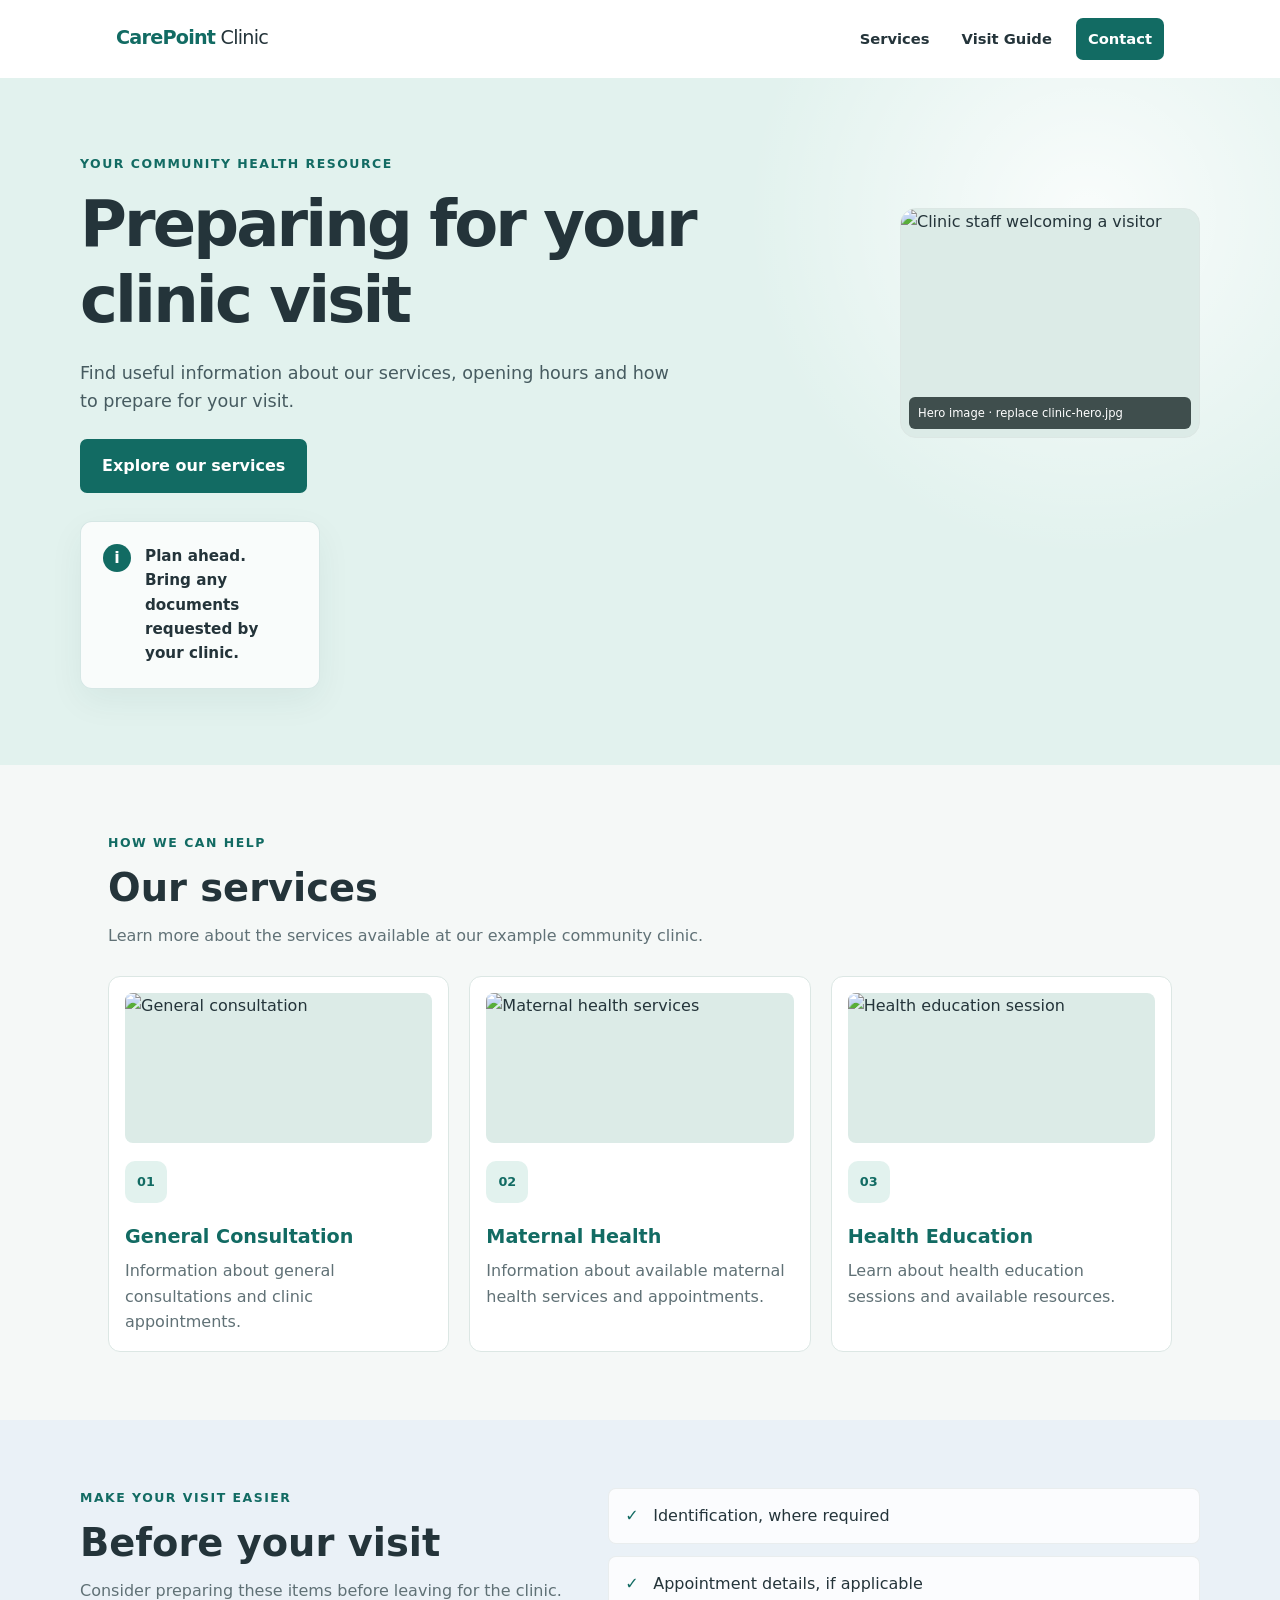
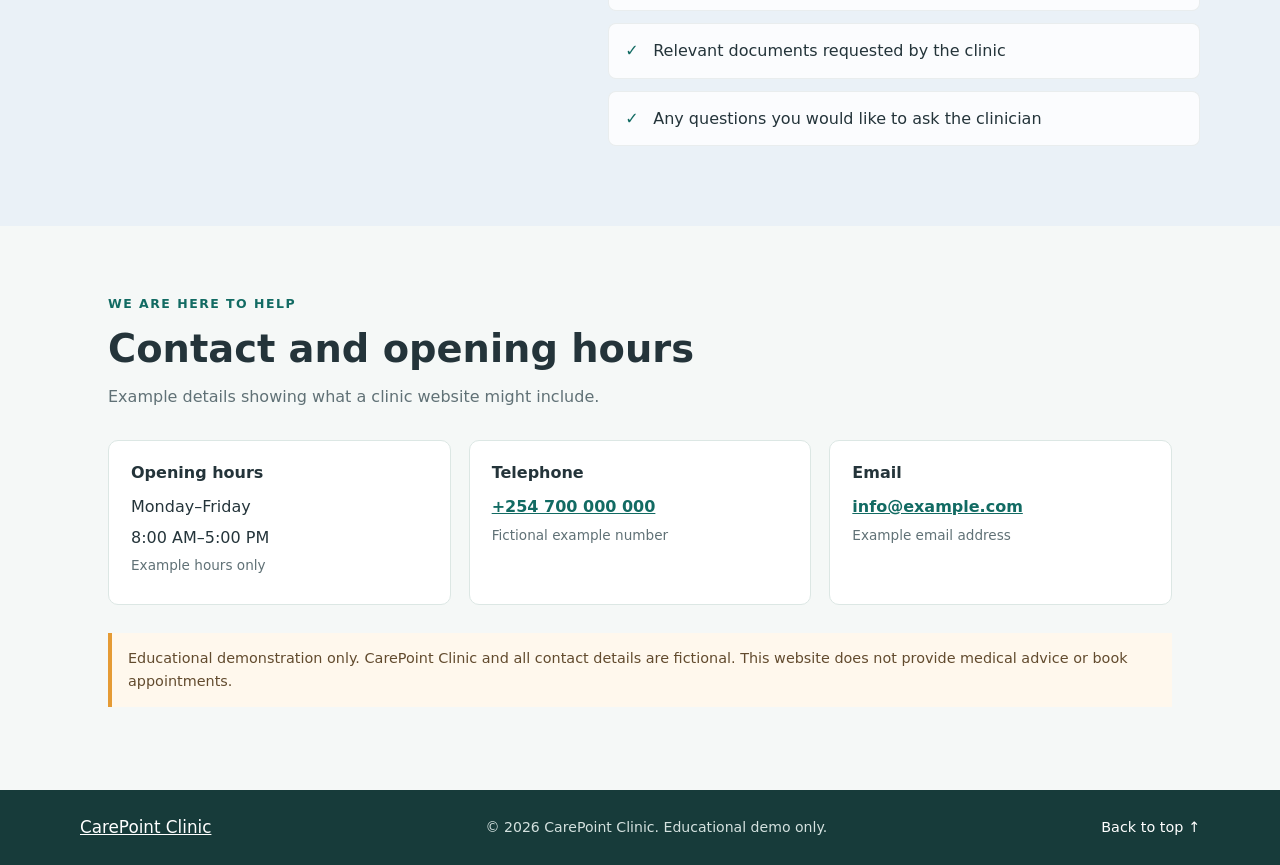
==== index.html @ 53d4b011 "Add initial project files including HTML, CSS, and README documentation" ====
<!DOCTYPE html>
<html lang="en">
<head>
  <meta charset="UTF-8">
  <meta name="viewport" content="width=device-width, initial-scale=1.0">
  <meta name="description" content="A simple guide to clinic services, opening hours and preparing for a visit.">
  <title>Clinic Visit Guide | CarePoint Clinic</title>
  <link rel="stylesheet" href="/assets/css/style.css">
</head>
<body>
  <header class="site-header">
    <a class="logo" href="#home">CarePoint<span> Clinic</span></a>
    <nav aria-label="Main navigation">
      <a href="#services">Services</a>
      <a href="#prepare">Visit Guide</a>
      <a class="nav-contact" href="#contact">Contact</a>
    </nav>
  </header>

  <main>
    <section class="hero" id="home">
      <div class="hero-content">
        <p class="eyebrow">YOUR COMMUNITY HEALTH RESOURCE</p>
        <h1>Preparing for your clinic visit</h1>
        <p class="hero-description">Find useful information about our services, opening hours and how to prepare for your visit.</p>
        <a class="button" href="#services">Explore our services</a>
      </div>
      <!-- IMAGE SLOT: Replace images/clinic-hero.jpg with your chosen image path. -->
      <div class="hero-image">
        <img src="images/clinic-hero.jpg" alt="Clinic staff welcoming a visitor">
        <span class="image-label">Hero image · replace clinic-hero.jpg</span>
      </div>
      <aside class="hero-note">
        <span class="note-mark" aria-hidden="true">i</span>
        <p>Plan ahead. Bring any documents requested by your clinic.</p>
      </aside>
    </section>

    <section class="section" id="services">
      <div class="section-heading">
        <p class="eyebrow">HOW WE CAN HELP</p>
        <h2>Our services</h2>
        <p class="section-intro">Learn more about the services available at our example community clinic.</p>
      </div>
      <div class="service-grid">
        <article class="service-card">
          <!-- IMAGE SLOT: Replace images/general-consultation.jpg with your chosen image. -->
          <img class="service-image" src="images/general-consultation.jpg" alt="General consultation">
          <div class="card-icon" aria-hidden="true">01</div>
          <h3>General Consultation</h3>
          <p>Information about general consultations and clinic appointments.</p>
        </article>
        <article class="service-card">
          <!-- IMAGE SLOT: Replace images/maternal-health.jpg with your chosen image. -->
          <img class="service-image" src="images/maternal-health.jpg" alt="Maternal health services">
          <div class="card-icon" aria-hidden="true">02</div>
          <h3>Maternal Health</h3>
          <p>Information about available maternal health services and appointments.</p>
        </article>
        <article class="service-card">
          <!-- IMAGE SLOT: Replace images/health-education.jpg with your chosen image. -->
          <img class="service-image" src="images/health-education.jpg" alt="Health education session">
          <div class="card-icon" aria-hidden="true">03</div>
          <h3>Health Education</h3>
          <p>Learn about health education sessions and available resources.</p>
        </article>
      </div>
    </section>

    <section class="section preparation" id="prepare">
      <div class="preparation-copy">
        <p class="eyebrow">MAKE YOUR VISIT EASIER</p>
        <h2>Before your visit</h2>
        <p>Consider preparing these items before leaving for the clinic.</p>
      </div>
      <ul class="checklist">
        <li>Identification, where required</li>
        <li>Appointment details, if applicable</li>
        <li>Relevant documents requested by the clinic</li>
        <li>Any questions you would like to ask the clinician</li>
      </ul>
    </section>

    <section class="section contact" id="contact">
      <div class="section-heading">
        <p class="eyebrow">WE ARE HERE TO HELP</p>
        <h2>Contact and opening hours</h2>
        <p class="section-intro">Example details showing what a clinic website might include.</p>
      </div>
      <div class="contact-grid">
        <article class="contact-item">
          <h3>Opening hours</h3>
          <p>Monday–Friday</p>
          <p>8:00 AM–5:00 PM</p>
          <p class="muted">Example hours only</p>
        </article>
        <article class="contact-item">
          <h3>Telephone</h3>
          <p><a href="tel:+254700000000">+254 700 000 000</a></p>
          <p class="muted">Fictional example number</p>
        </article>
        <article class="contact-item">
          <h3>Email</h3>
          <p><a href="mailto:info@example.com">info@example.com</a></p>
          <p class="muted">Example email address</p>
        </article>
      </div>
      <p class="notice">Educational demonstration only. CarePoint Clinic and all contact details are fictional. This website does not provide medical advice or book appointments.</p>
    </section>
  </main>

  <footer class="site-footer">
    <a class="footer-logo" href="#home">CarePoint Clinic</a>
    <p>&copy; 2026 CarePoint Clinic. Educational demo only.</p>
    <a href="#home">Back to top ↑</a>
  </footer>
</body>
</html>
---- assets/css/style.css ----
/* 1. Global styles and reusable colours */
:root {
  --color-primary: #126b63;
  --color-primary-dark: #0b504a;
  --color-text: #24343a;
  --color-muted: #607176;
  --color-background: #f5f8f7;
  --color-white: #ffffff;
  --color-border: #dce7e4;
  --color-soft-green: #e2f2ee;
  --color-soft-blue: #eaf1f7;
  --color-accent: #e59b35;
  --content-width: 1120px;
  --image-placeholder: #dcebe7;
}

* { box-sizing: border-box; }

html {
  scroll-behavior: smooth;
  scroll-padding-top: 24px;
}

body {
  margin: 0;
  padding: 0;
  font-family: Inter, ui-sans-serif, system-ui, -apple-system, BlinkMacSystemFont, "Segoe UI", sans-serif;
  line-height: 1.6;
  color: var(--color-text);
  background: var(--color-background);
}

a { color: var(--color-primary); }

a:focus-visible {
  outline: 3px solid var(--color-accent);
  outline-offset: 4px;
  border-radius: 3px;
}

h1, h2, h3, p { margin-top: 0; }
h1, h2, h3 { line-height: 1.2; }
section { scroll-margin-top: 20px; }

/* 2. Simple header and navigation */
.site-header {
  display: flex;
  justify-content: space-between;
  align-items: center;
  gap: 24px;
  max-width: 100%;
  margin: 0 auto;
  padding: 18px 116px;
  background: var(--color-white);
}

.logo {
  color: var(--color-primary);
  font-size: 1.2rem;
  font-weight: 750;
  letter-spacing: -0.04em;
  text-decoration: none;
  white-space: nowrap;
}

.logo span {
  color: var(--color-text);
  font-weight: 500;
}

nav {
  display: flex;
  align-items: center;
  flex-wrap: wrap;
  gap: 8px;
}

nav a {
  padding: 9px 12px;
  border-radius: 7px;
  color: var(--color-text);
  font-size: 0.92rem;
  font-weight: 600;
  text-decoration: none;
  transition: background-color 150ms ease, color 150ms ease;
}

nav a:hover,
nav a:focus-visible {
  background: var(--color-soft-green);
  color: var(--color-primary-dark);
}

nav a.nav-contact {
  margin-left: 4px;
  background: var(--color-primary);
  color: var(--color-white);
}

nav a.nav-contact:hover,
nav a.nav-contact:focus-visible {
  background: var(--color-primary-dark);
  color: var(--color-white);
}

/* Image slots: change the image files in index.html to swap pictures */
.hero-image {
  position: relative;
  flex: 0 1 300px;
  min-width: 220px;
  height: 230px;
  overflow: hidden;
  border: 1px solid var(--color-border);
  border-radius: 16px;
  background: var(--image-placeholder);
}

.hero-image img,
.service-image {
  display: block;
  width: 100%;
  object-fit: cover;
}

.hero-image img {
  height: 100%;
}

.image-label {
  position: absolute;
  right: 8px;
  bottom: 8px;
  left: 8px;
  padding: 7px 9px;
  border-radius: 6px;
  background: rgba(20, 35, 34, 0.78);
  color: white;
  font-size: 0.72rem;
}

/* 3. Hero / welcome section */
.hero {
  display: flex;
  justify-content: space-between;
  align-items: center;
  gap: 28px;
  min-height: 390px;
  flex-wrap: wrap;
  padding: 76px max(6%, calc((100% - var(--content-width)) / 2));
  background:
    radial-gradient(circle at 85% 20%, rgba(255, 255, 255, 0.8), transparent 28%),
    var(--color-soft-green);
}

.hero-content { max-width: 670px; }

.eyebrow {
  margin-bottom: 12px;
  color: var(--color-primary);
  font-size: 0.78rem;
  font-weight: 800;
  letter-spacing: 0.12em;
}

.hero h1 {
  max-width: 650px;
  margin-bottom: 20px;
  font-size: clamp(2.3rem, 5vw, 4rem);
  letter-spacing: -0.045em;
}

.hero-description {
  max-width: 590px;
  margin-bottom: 24px;
  color: #465b60;
  font-size: 1.1rem;
}

.button {
  display: inline-block;
  padding: 12px 20px;
  border: 2px solid var(--color-primary);
  border-radius: 7px;
  background: var(--color-primary);
  color: var(--color-white);
  font-weight: 800;
  text-decoration: none;
  transition: background-color 160ms ease, border-color 160ms ease, transform 160ms ease;
}

.button:hover {
  transform: translateY(-2px);
  border-color: var(--color-primary-dark);
  background: var(--color-primary-dark);
  border: 10px solid var(--color-acc)
}

.button:focus-visible {
  outline: 3px solid var(--color-accent);
  outline-offset: 4px;
}

.hero-note {
  display: flex;
  align-items: flex-start;
  gap: 14px;
  width: min(240px, 100%);
  padding: 22px;
  border: 1px solid rgba(18, 107, 99, 0.15);
  border-radius: 12px;
  background: rgba(255, 255, 255, 0.78);
  box-shadow: 0 12px 35px rgba(25, 65, 60, 0.06);
}

.hero-note p { margin: 0; font-size: 0.95rem; font-weight: 700; }

.note-mark {
  display: grid;
  flex: 0 0 28px;
  width: 28px;
  height: 28px;
  place-items: center;
  border-radius: 50%;
  background: var(--color-primary);
  color: white;
  font-weight: 800;
}

/* 4. Main content sections */
.section {
  max-width: var(--content-width);
  margin: 0 auto;
  padding: 68px 28px;
}

.section-heading { max-width: 650px; margin-bottom: 28px; }
.section h2 { margin-bottom: 12px; font-size: clamp(1.8rem, 3vw, 2.4rem); }
.section-intro { margin-bottom: 0; color: var(--color-muted); }

/* 5. Service cards using CSS Grid */
.service-grid {
  display: grid;
  grid-template-columns: repeat(3, minmax(0, 1fr));
  gap: 20px;
}

.service-card {
  padding: 16px;
  border: 1px solid var(--color-border);
  border-radius: 12px;
  background: var(--color-white);
  transition: transform 160ms ease, box-shadow 160ms ease;
  overflow: hidden;
}

.service-image {
  height: 150px;
  margin-bottom: 18px;
  border-radius: 8px;
  background: var(--image-placeholder);
}

.service-card:hover {
  transform: translateY(-4px);
  box-shadow: 0 12px 28px rgba(36, 52, 58, 0.08);
}

.card-icon {
  display: grid;
  width: 42px;
  height: 42px;
  margin-bottom: 22px;
  place-items: center;
  border-radius: 10px;
  background: var(--color-soft-green);
  color: var(--color-primary);
  font-size: 0.8rem;
  font-weight: 800;
}

.service-card h3 { margin-bottom: 10px; color: var(--color-primary); font-size: 1.2rem; }
.service-card p { margin-bottom: 0; color: var(--color-muted); }

/* 6. Preparation checklist */
.preparation {
  display: grid;
  grid-template-columns: 0.9fr 1.1fr;
  align-items: start;
  gap: 44px;
  max-width: none;
  padding-right: max(6%, calc((100% - var(--content-width)) / 2));
  padding-left: max(6%, calc((100% - var(--content-width)) / 2));
  background: var(--color-soft-blue);
}

.preparation-copy p:last-child { margin-bottom: 0; color: var(--color-muted); }

.checklist { margin: 0; padding: 0; list-style: none; }

.checklist li {
  position: relative;
  margin-bottom: 12px;
  padding: 14px 16px 14px 44px;
  border: 1px solid rgba(36, 52, 58, 0.08);
  border-radius: 8px;
  background: rgba(255, 255, 255, 0.8);
}

.checklist li::before {
  position: absolute;
  top: 14px;
  left: 16px;
  color: var(--color-primary);
  content: "✓";
  font-weight: 800;
}

/* 7. Contact and opening hours */
.contact-grid {
  display: grid;
  grid-template-columns: repeat(3, minmax(0, 1fr));
  gap: 18px;
  margin-top: 30px;
}

.contact-item {
  padding: 22px;
  border: 1px solid var(--color-border);
  border-radius: 10px;
  background: var(--color-white);
}

.contact-item h3 { margin-bottom: 12px; font-size: 1rem; }
.contact-item p { margin-bottom: 5px; }
.contact-item a { font-weight: 700; overflow-wrap: anywhere; }
.muted { color: var(--color-muted); font-size: 0.85rem; }

.notice {
  margin-top: 28px;
  padding: 14px 16px;
  border-left: 4px solid var(--color-accent);
  background: #fff8ed;
  color: #624b2e;
  font-size: 0.9rem;
}

/* 8. Footer */
.site-footer {
  display: flex;
  justify-content: space-between;
  align-items: center;
  gap: 20px;
  padding: 24px max(6%, calc((100% - var(--content-width)) / 2));
  background: #173b3a;
  color: var(--color-white);
}

.site-footer p { margin: 0; color: #d4e1df; font-size: 0.88rem; }
.footer-logo { color: var(--color-white); font-size: 1.05rem; }
.site-footer > a:last-child { color: var(--color-white); font-size: 0.9rem; text-decoration: none; }
.site-footer > a:last-child:hover { text-decoration: underline; }

/* 9. Responsive layout for tablets and phones */
@media (max-width: 760px) {
  .site-header { align-items: flex-start; flex-direction: column; gap: 12px; padding: 18px 6%; }
  nav { gap: 4px; }
  nav a { padding: 8px 10px; }
  nav a.nav-contact { margin-left: 0; }

  .hero {
    align-items: flex-start;
    flex-direction: column;
    gap: 28px;
    padding: 54px 6%;
  }

  .hero-note { width: 100%; max-width: 420px; }
  .hero-image { width: 100%; min-width: 0; max-width: 480px; height: 220px; }
  .section { padding: 48px 6%; }
  .service-grid, .contact-grid { grid-template-columns: 1fr; }
  .preparation { grid-template-columns: 1fr; gap: 24px; padding-right: 6%; padding-left: 6%; }
  .site-footer { align-items: flex-start; flex-direction: column; padding: 24px 6%; }
}

/* Respect visitors who prefer reduced motion */
@media (prefers-reduced-motion: reduce) {
  html { scroll-behavior: auto; }
  *, *::before, *::after {
    transition-duration: 0.01ms !important;
    animation-duration: 0.01ms !important;
    animation-iteration-count: 1 !important;
  }
}
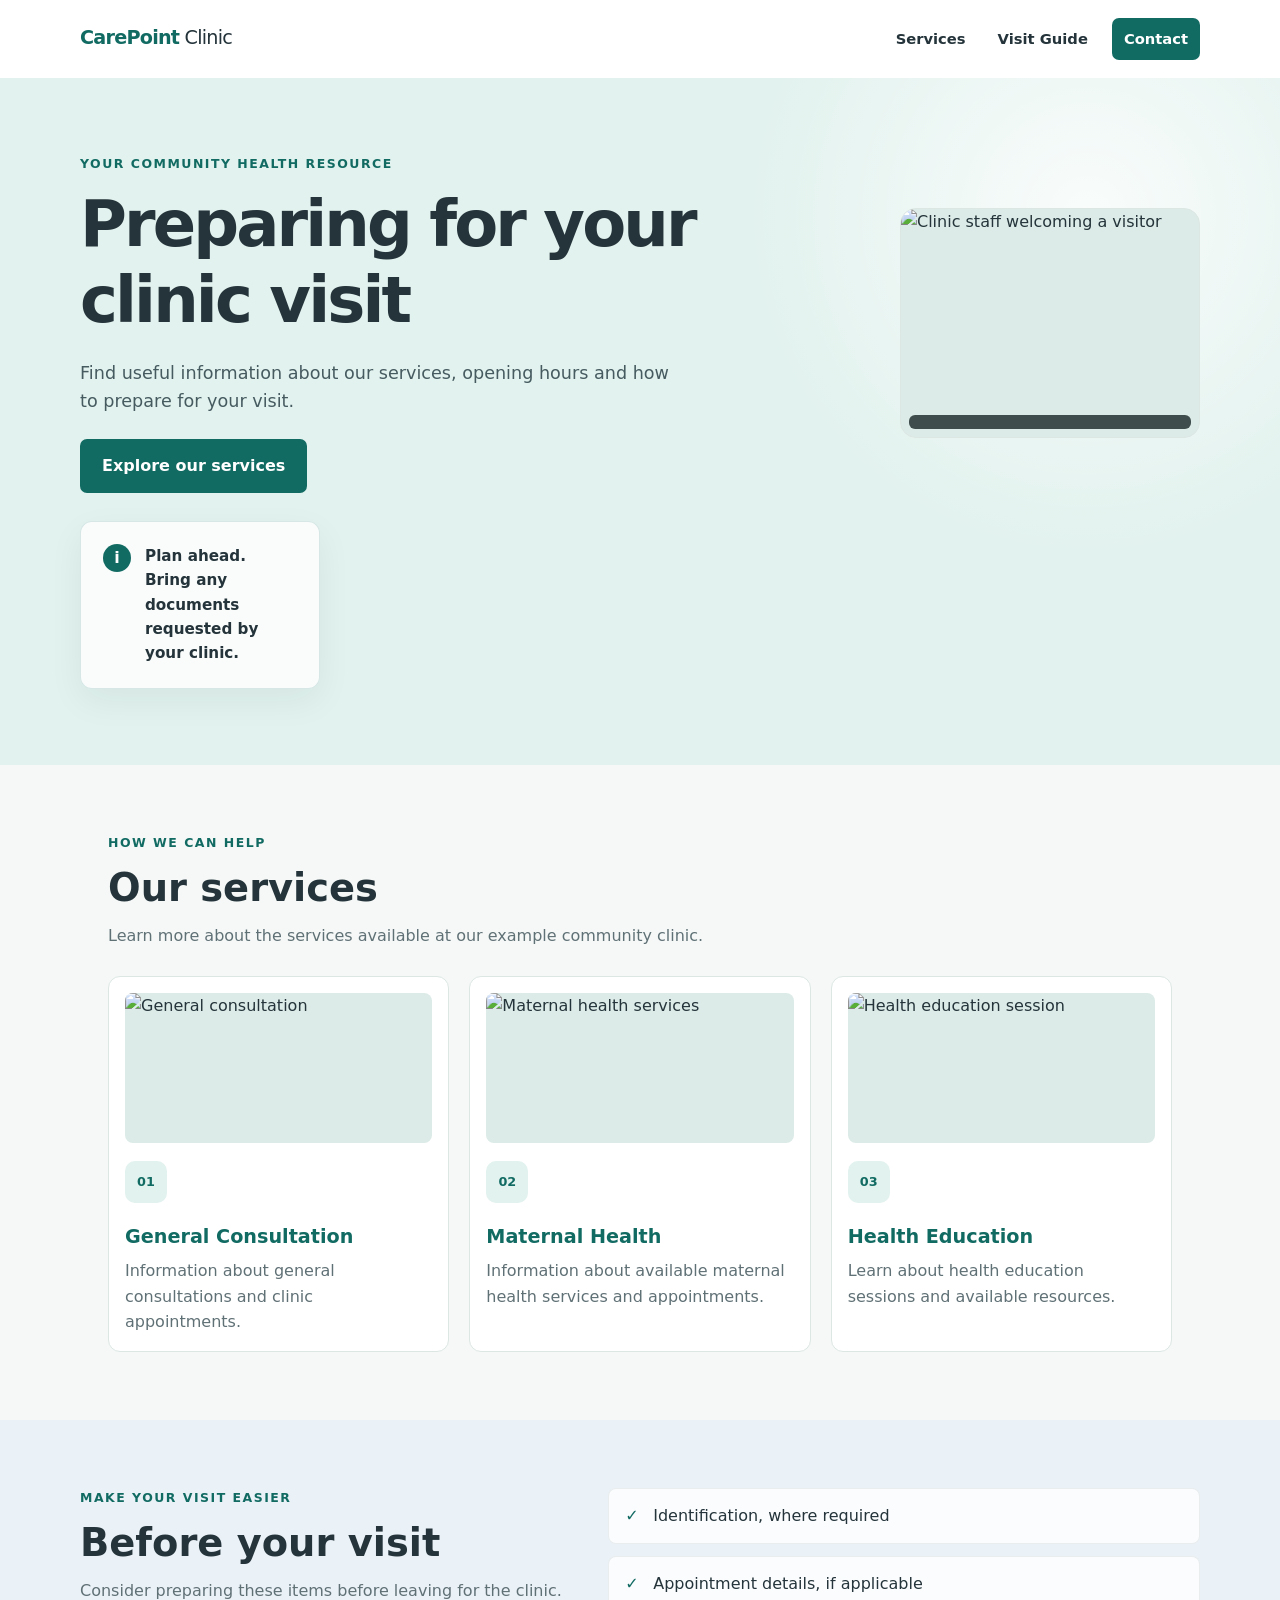
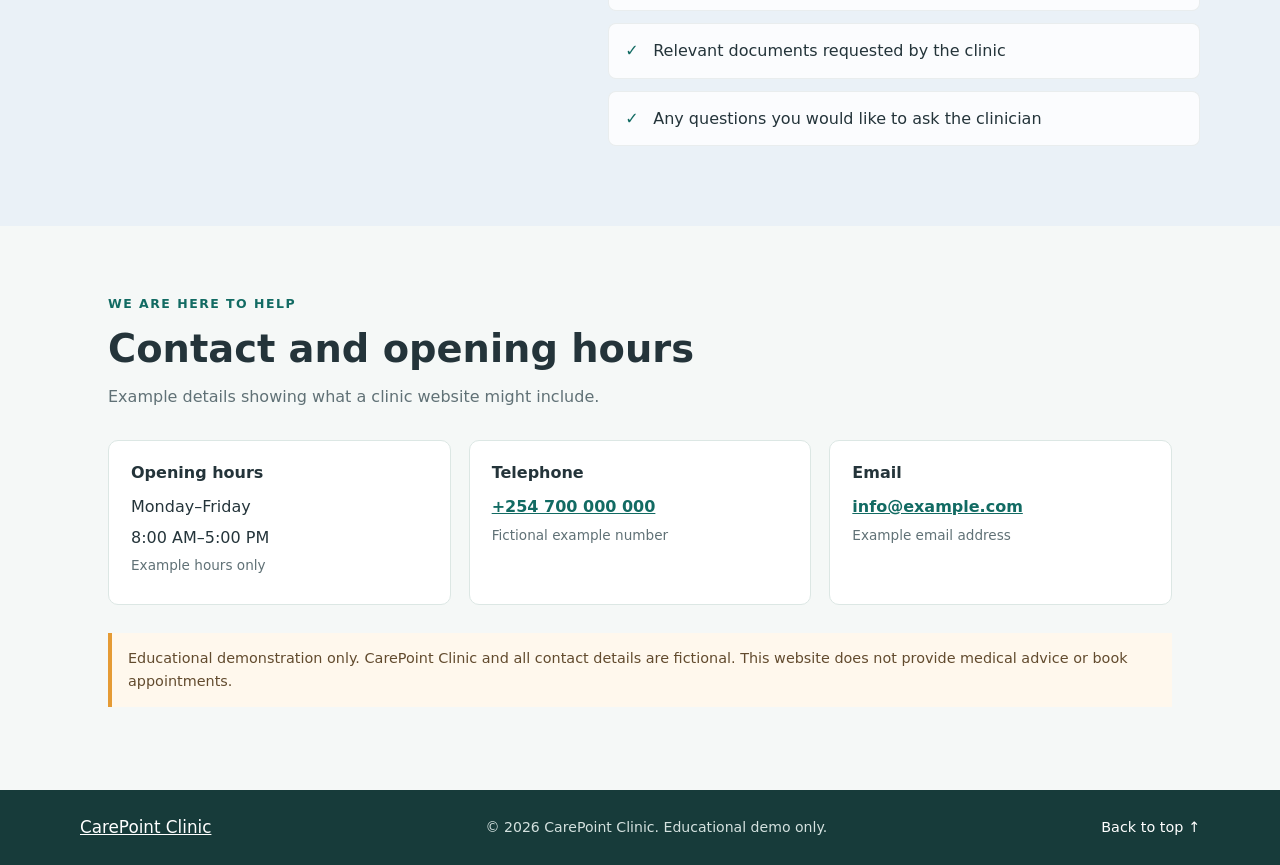
==== commit ecd6b4b4: "Add new images for clinic services and update image label in index.html" ====
--- a/index.html
+++ b/index.html
@@ -1,15 +1,20 @@
 <!DOCTYPE html>
 <html lang="en">
 <head>
+  <!-- UTF-8 supports a wide range of characters; the viewport helps the layout fit phones. -->
   <meta charset="UTF-8">
   <meta name="viewport" content="width=device-width, initial-scale=1.0">
+  <!-- A short summary can appear in search results; the title labels the browser tab. -->
   <meta name="description" content="A simple guide to clinic services, opening hours and preparing for a visit.">
   <title>Clinic Visit Guide | CarePoint Clinic</title>
+  <!-- Load the separate stylesheet so content and presentation stay organized. -->
   <link rel="stylesheet" href="/assets/css/style.css">
 </head>
 <body>
+  <!-- The header groups the brand and the main links. The CSS places them in a row. -->
   <header class="site-header">
     <a class="logo" href="#home">CarePoint<span> Clinic</span></a>
+    <!-- Each fragment link jumps to the section with the matching id below. -->
     <nav aria-label="Main navigation">
       <a href="#services">Services</a>
       <a href="#prepare">Visit Guide</a>
@@ -17,7 +22,9 @@
     </nav>
   </header>
 
+  <!-- Main contains the central information of this page. -->
   <main>
+    <!-- Welcome area: text, an image, and a supporting reminder. id="home" is a link target. -->
     <section class="hero" id="home">
       <div class="hero-content">
         <p class="eyebrow">YOUR COMMUNITY HEALTH RESOURCE</p>
@@ -25,10 +32,10 @@
         <p class="hero-description">Find useful information about our services, opening hours and how to prepare for your visit.</p>
         <a class="button" href="#services">Explore our services</a>
       </div>
-      <!-- IMAGE SLOT: Replace images/clinic-hero.jpg with your chosen image path. -->
+      <!-- IMAGE SLOT: Replace the image path with your chosen file; keep useful alt text. -->
       <div class="hero-image">
         <img src="images/clinic-hero.jpg" alt="Clinic staff welcoming a visitor">
-        <span class="image-label">Hero image · replace clinic-hero.jpg</span>
+        <span class="image-label"></span>
       </div>
       <aside class="hero-note">
         <span class="note-mark" aria-hidden="true">i</span>
@@ -36,15 +43,18 @@
       </aside>
     </section>
 
+    <!-- The id lets navigation links jump here; the class supplies shared section spacing. -->
     <section class="section" id="services">
       <div class="section-heading">
         <p class="eyebrow">HOW WE CAN HELP</p>
         <h2>Our services</h2>
         <p class="section-intro">Learn more about the services available at our example community clinic.</p>
       </div>
+      <!-- This parent is a CSS Grid container. Each article below becomes one grid item. -->
       <div class="service-grid">
         <article class="service-card">
-          <!-- IMAGE SLOT: Replace images/general-consultation.jpg with your chosen image. -->
+          <!-- Each article groups one service's image, number, heading, and description. -->
+          <!-- IMAGE SLOT: Replace the image path with your chosen file; keep useful alt text. -->
           <img class="service-image" src="images/general-consultation.jpg" alt="General consultation">
           <div class="card-icon" aria-hidden="true">01</div>
           <h3>General Consultation</h3>
@@ -67,12 +77,14 @@
       </div>
     </section>
 
+    <!-- The preparation class adds a two-column Grid layout on wider screens. -->
     <section class="section preparation" id="prepare">
       <div class="preparation-copy">
         <p class="eyebrow">MAKE YOUR VISIT EASIER</p>
         <h2>Before your visit</h2>
         <p>Consider preparing these items before leaving for the clinic.</p>
       </div>
+      <!-- A semantic list keeps these preparation steps understandable without styling. -->
       <ul class="checklist">
         <li>Identification, where required</li>
         <li>Appointment details, if applicable</li>
@@ -81,6 +93,7 @@
       </ul>
     </section>
 
+    <!-- Contact details are grouped into three articles and become a Grid on wide screens. -->
     <section class="section contact" id="contact">
       <div class="section-heading">
         <p class="eyebrow">WE ARE HERE TO HELP</p>
@@ -96,6 +109,7 @@
         </article>
         <article class="contact-item">
           <h3>Telephone</h3>
+          <!-- tel: and mailto: links can open the visitor's phone or email app. -->
           <p><a href="tel:+254700000000">+254 700 000 000</a></p>
           <p class="muted">Fictional example number</p>
         </article>
@@ -109,6 +123,7 @@
     </section>
   </main>
 
+  <!-- Footer content closes the page and repeats a link back to the welcome section. -->
   <footer class="site-footer">
     <a class="footer-logo" href="#home">CarePoint Clinic</a>
     <p>&copy; 2026 CarePoint Clinic. Educational demo only.</p>
--- a/assets/css/style.css
+++ b/assets/css/style.css
@@ -1,4 +1,6 @@
-/* 1. Global styles and reusable colours */
+/* 1. Global styles and reusable colours
+   Variables in :root can be reused throughout this file. Change a value here
+   to update every component that uses it, which helps keep colors consistent. */
 :root {
   --color-primary: #126b63;
   --color-primary-dark: #0b504a;
@@ -14,9 +16,11 @@
   --image-placeholder: #dcebe7;
 }
 
+/* Include padding and borders inside declared widths/heights for easier sizing. */
 * { box-sizing: border-box; }
 
 html {
+  /* Anchor links scroll smoothly; leave room above a section heading after a jump. */
   scroll-behavior: smooth;
   scroll-padding-top: 24px;
 }
@@ -44,13 +48,18 @@
 
 /* 2. Simple header and navigation */
 .site-header {
+  /* Flexbox puts the logo and nav in one row and spreads them apart. */
   display: flex;
   justify-content: space-between;
   align-items: center;
   gap: 24px;
   max-width: 100%;
   margin: 0 auto;
-  padding: 18px 116px;
+  /* Padding sets 18px top/bottom. Horizontally, max() chooses the larger
+     gutter: at least 6% of the viewport, or half the space left after
+     reserving --content-width. This keeps the header content aligned with
+     the centered page sections on wide screens and inset on narrower ones. */
+  padding: 18px max(6%, calc((100% - var(--content-width)) / 2));
   background: var(--color-white);
 }
 
@@ -69,6 +78,7 @@
 }
 
 nav {
+  /* Arrange links in a row; wrapping prevents overflow when space is limited. */
   display: flex;
   align-items: center;
   flex-wrap: wrap;
@@ -103,8 +113,11 @@
   color: var(--color-white);
 }
 
-/* Image slots: change the image files in index.html to swap pictures */
+/* Image slots: change the image files in index.html to swap pictures.
+   The shared rule makes both hero and card photos fill their width and crop
+   excess edges rather than stretching the image out of proportion. */
 .hero-image {
+  /* This parent anchors the absolute image label; overflow clips rounded edges. */
   position: relative;
   flex: 0 1 300px;
   min-width: 220px;
@@ -127,6 +140,7 @@
 }
 
 .image-label {
+  /* Place the label over the image, inset from its lower and side edges. */
   position: absolute;
   right: 8px;
   bottom: 8px;
@@ -140,12 +154,13 @@
 
 /* 3. Hero / welcome section */
 .hero {
+  /* Flexbox places the text, photo, and note side by side where they fit. */
   display: flex;
   justify-content: space-between;
   align-items: center;
   gap: 28px;
   min-height: 390px;
-  flex-wrap: wrap;
+  flex-wrap: wrap; /* Move items to another line if the row becomes too narrow. */
   padding: 76px max(6%, calc((100% - var(--content-width)) / 2));
   background:
     radial-gradient(circle at 85% 20%, rgba(255, 255, 255, 0.8), transparent 28%),
@@ -165,6 +180,7 @@
 .hero h1 {
   max-width: 650px;
   margin-bottom: 20px;
+  /* Responsive font: never smaller than 2.3rem or larger than 4rem. */
   font-size: clamp(2.3rem, 5vw, 4rem);
   letter-spacing: -0.045em;
 }
@@ -189,6 +205,7 @@
 }
 
 .button:hover {
+  /* A small lift and darker colors signal that the link is interactive. */
   transform: translateY(-2px);
   border-color: var(--color-primary-dark);
   background: var(--color-primary-dark);
@@ -201,6 +218,7 @@
 }
 
 .hero-note {
+  /* Another one-direction Flexbox row: icon first, reminder text second. */
   display: flex;
   align-items: flex-start;
   gap: 14px;
@@ -215,6 +233,7 @@
 .hero-note p { margin: 0; font-size: 0.95rem; font-weight: 700; }
 
 .note-mark {
+  /* A one-cell Grid centers the letter in the circular icon. */
   display: grid;
   flex: 0 0 28px;
   width: 28px;
@@ -239,12 +258,14 @@
 
 /* 5. Service cards using CSS Grid */
 .service-grid {
+  /* Three equal columns; minmax(0, 1fr) lets tracks shrink without overflow. */
   display: grid;
   grid-template-columns: repeat(3, minmax(0, 1fr));
   gap: 20px;
 }
 
 .service-card {
+  /* This is a grid item. Its padding is inside the border due to border-box above. */
   padding: 16px;
   border: 1px solid var(--color-border);
   border-radius: 12px;
@@ -266,6 +287,7 @@
 }
 
 .card-icon {
+  /* Grid is also useful for centering content inside a small box. */
   display: grid;
   width: 42px;
   height: 42px;
@@ -283,6 +305,7 @@
 
 /* 6. Preparation checklist */
 .preparation {
+  /* Two columns: 0.9 and 1.1 shares, so the checklist is slightly wider. */
   display: grid;
   grid-template-columns: 0.9fr 1.1fr;
   align-items: start;
@@ -307,6 +330,7 @@
 }
 
 .checklist li::before {
+  /* Add a decorative check without adding extra characters to every HTML item. */
   position: absolute;
   top: 14px;
   left: 16px;
@@ -317,6 +341,7 @@
 
 /* 7. Contact and opening hours */
 .contact-grid {
+  /* Three equal columns keep the contact cards aligned on wide screens. */
   display: grid;
   grid-template-columns: repeat(3, minmax(0, 1fr));
   gap: 18px;
@@ -360,7 +385,8 @@
 .site-footer > a:last-child { color: var(--color-white); font-size: 0.9rem; text-decoration: none; }
 .site-footer > a:last-child:hover { text-decoration: underline; }
 
-/* 9. Responsive layout for tablets and phones */
+/* 9. Responsive layout for tablets and phones
+   These overrides apply at 760px and below, rearranging content for a narrow view. */
 @media (max-width: 760px) {
   .site-header { align-items: flex-start; flex-direction: column; gap: 12px; padding: 18px 6%; }
   nav { gap: 4px; }
@@ -377,12 +403,13 @@
   .hero-note { width: 100%; max-width: 420px; }
   .hero-image { width: 100%; min-width: 0; max-width: 480px; height: 220px; }
   .section { padding: 48px 6%; }
+  /* One flexible column stacks the cards vertically on smaller screens. */
   .service-grid, .contact-grid { grid-template-columns: 1fr; }
   .preparation { grid-template-columns: 1fr; gap: 24px; padding-right: 6%; padding-left: 6%; }
   .site-footer { align-items: flex-start; flex-direction: column; padding: 24px 6%; }
 }
 
-/* Respect visitors who prefer reduced motion */
+/* Respect visitors who prefer reduced motion by removing most animation effects. */
 @media (prefers-reduced-motion: reduce) {
   html { scroll-behavior: auto; }
   *, *::before, *::after {
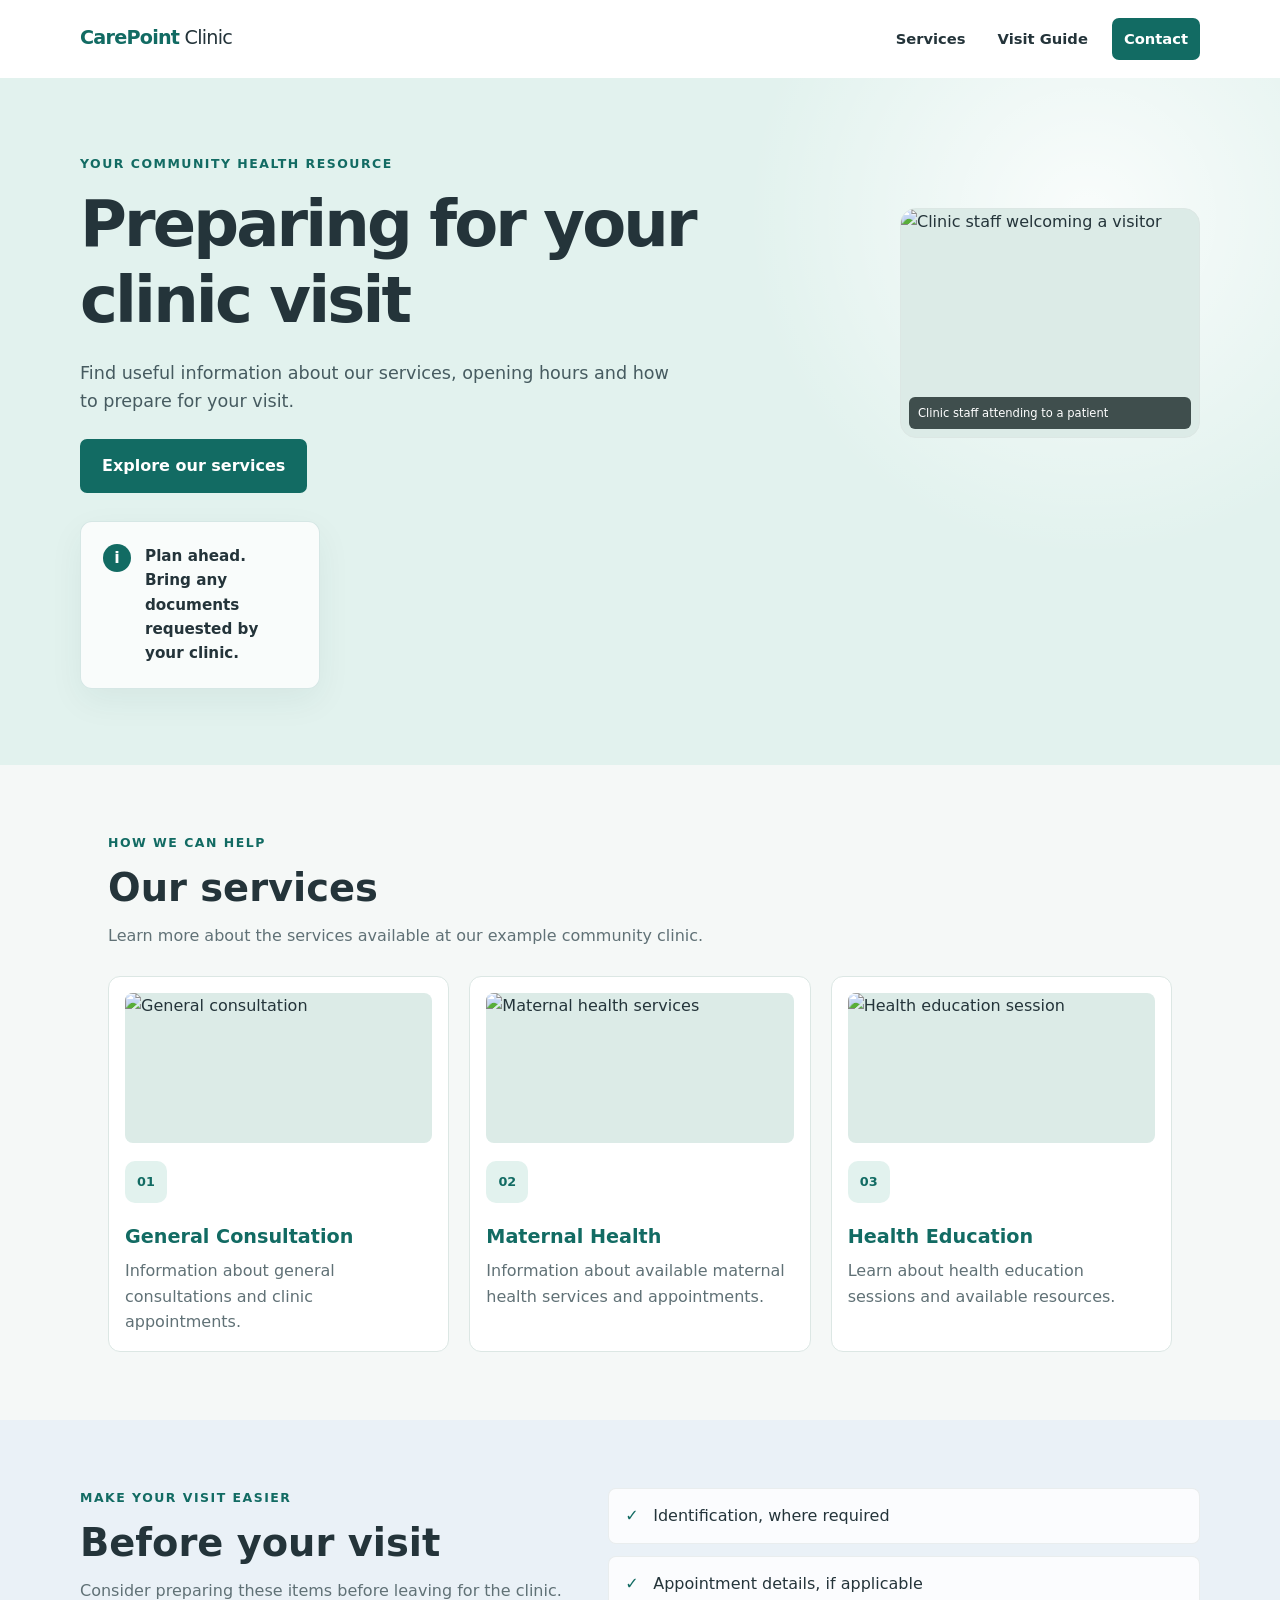
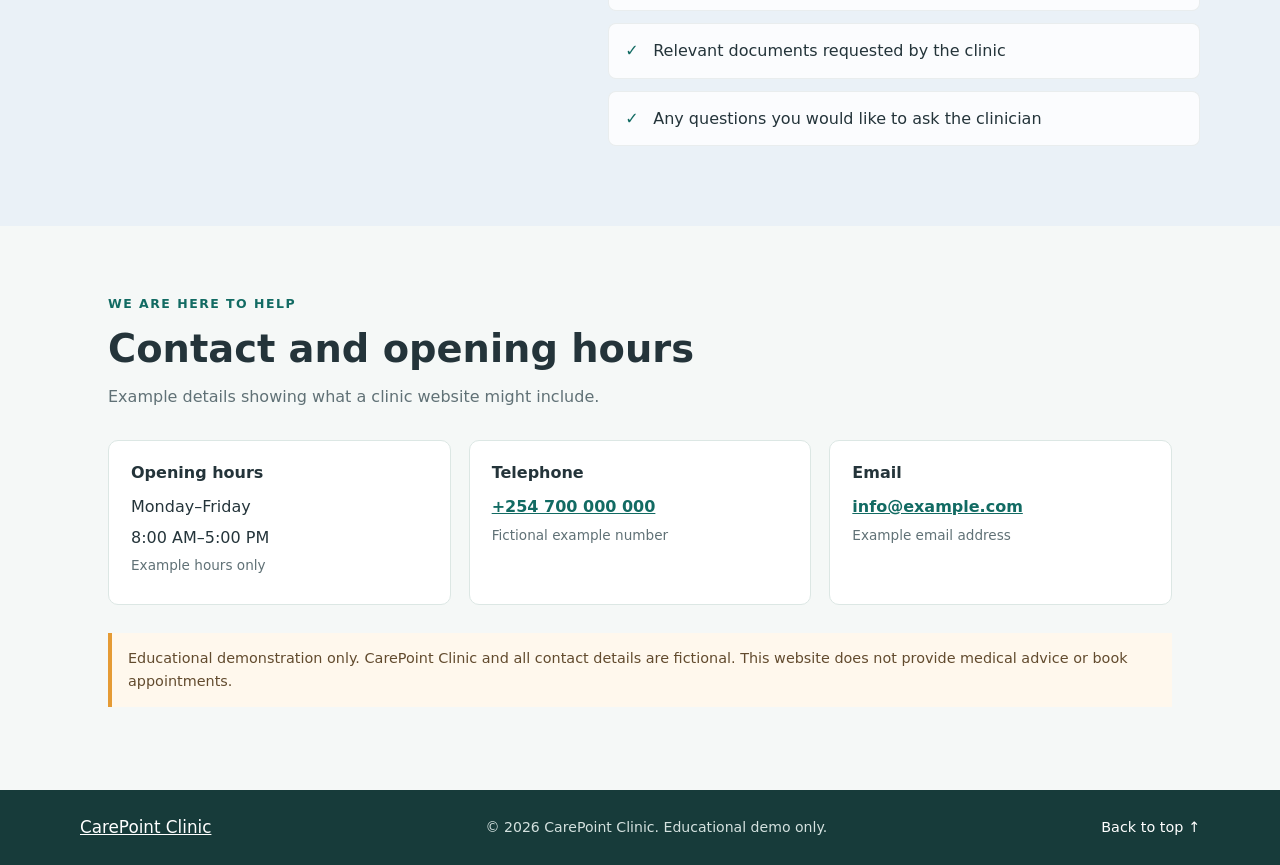
==== commit ebf9ad99: "Update image label for hero section in index.html to improve accessibility" ====
--- a/index.html
+++ b/index.html
@@ -35,7 +35,7 @@
       <!-- IMAGE SLOT: Replace the image path with your chosen file; keep useful alt text. -->
       <div class="hero-image">
         <img src="images/clinic-hero.jpg" alt="Clinic staff welcoming a visitor">
-        <span class="image-label"></span>
+        <span class="image-label">Clinic staff attending to a patient</span>
       </div>
       <aside class="hero-note">
         <span class="note-mark" aria-hidden="true">i</span>
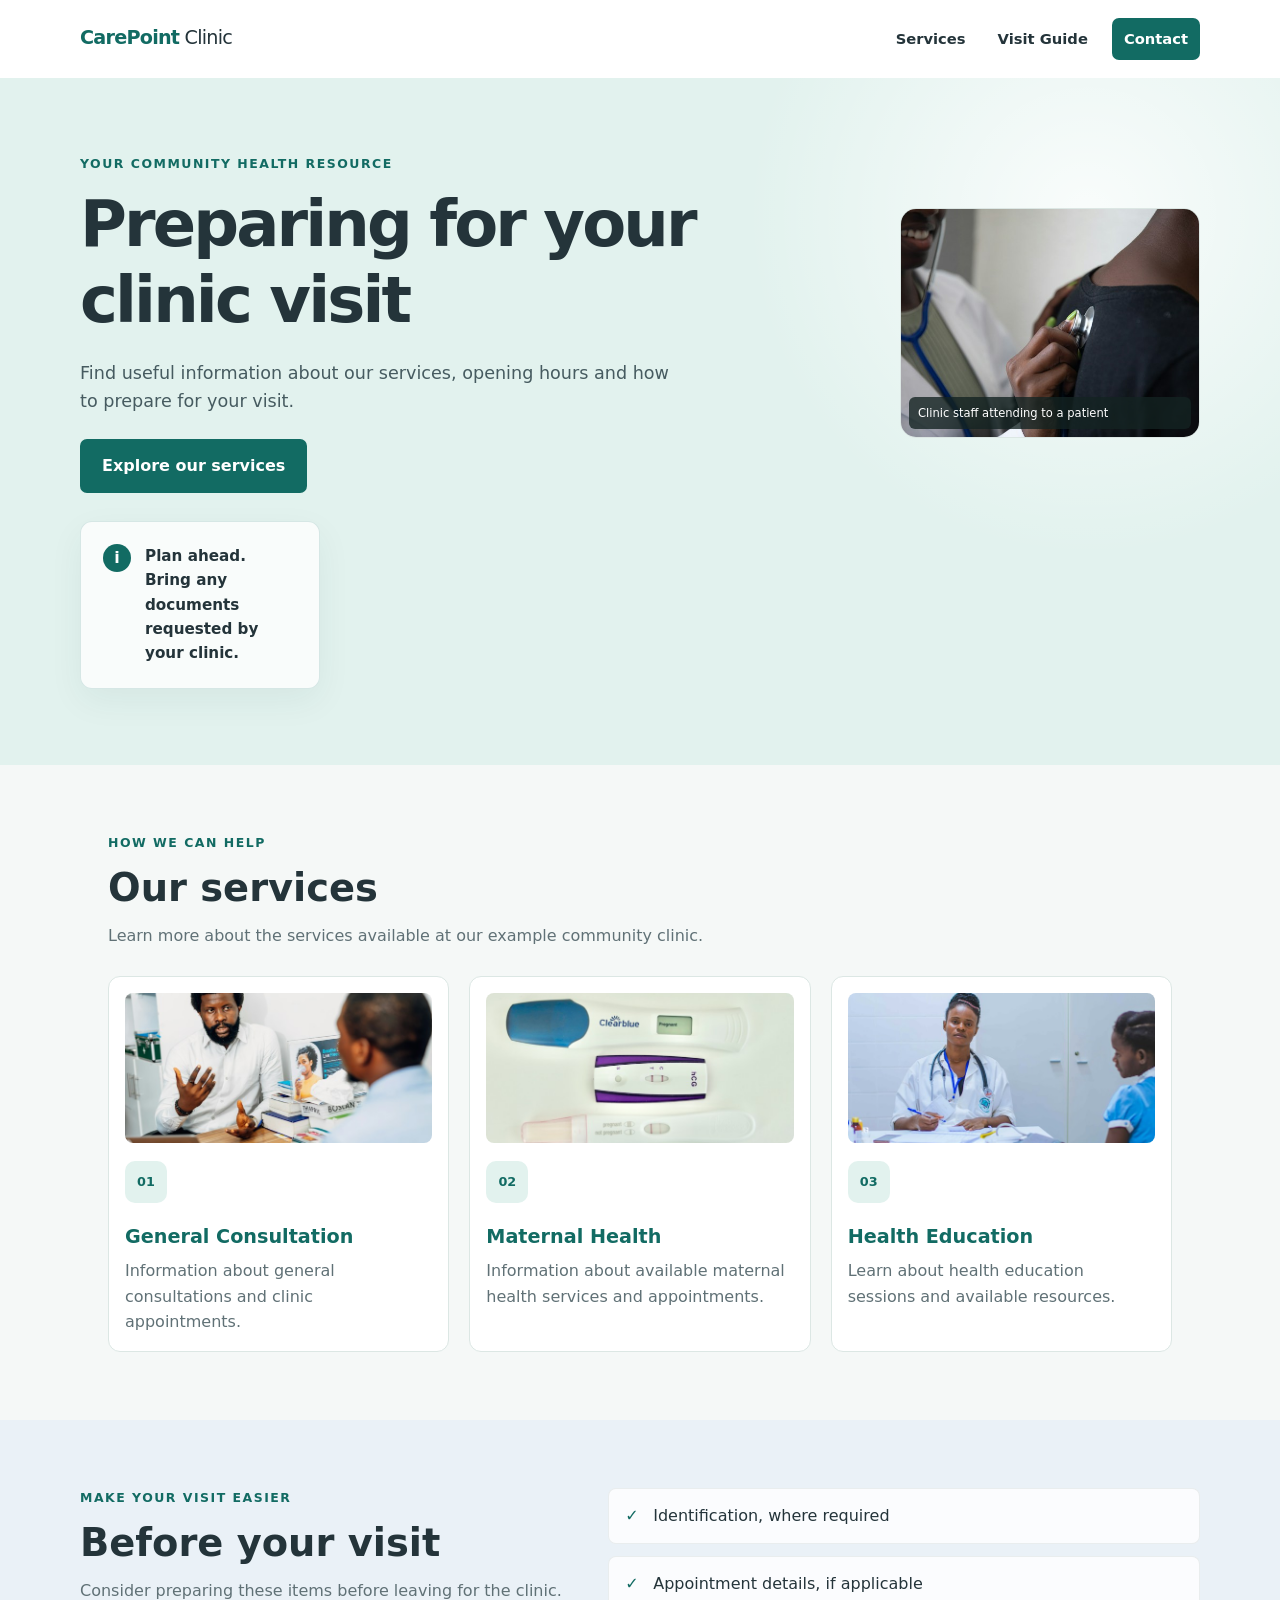
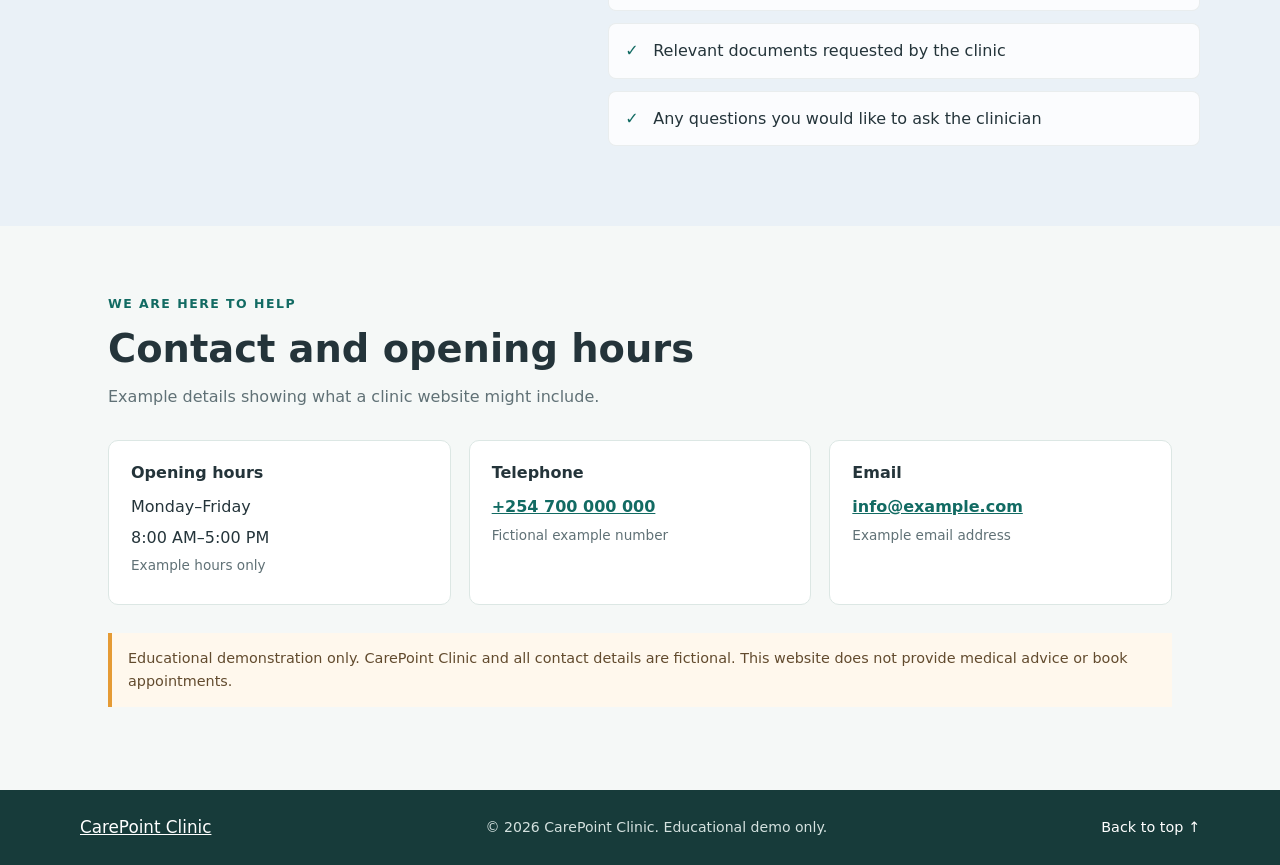
==== commit 89fa97c0: "Update image paths in index.html to use the correct assets directory" ====
--- a/index.html
+++ b/index.html
@@ -34,7 +34,7 @@
       </div>
       <!-- IMAGE SLOT: Replace the image path with your chosen file; keep useful alt text. -->
       <div class="hero-image">
-        <img src="images/clinic-hero.jpg" alt="Clinic staff welcoming a visitor">
+        <img src="/assets/images/clinic-hero.jpg" alt="Clinic staff welcoming a visitor">
         <span class="image-label">Clinic staff attending to a patient</span>
       </div>
       <aside class="hero-note">
@@ -55,21 +55,21 @@
         <article class="service-card">
           <!-- Each article groups one service's image, number, heading, and description. -->
           <!-- IMAGE SLOT: Replace the image path with your chosen file; keep useful alt text. -->
-          <img class="service-image" src="images/general-consultation.jpg" alt="General consultation">
+          <img class="service-image" src="/assets/images/general-consultation.jpg" alt="General consultation">
           <div class="card-icon" aria-hidden="true">01</div>
           <h3>General Consultation</h3>
           <p>Information about general consultations and clinic appointments.</p>
         </article>
         <article class="service-card">
           <!-- IMAGE SLOT: Replace images/maternal-health.jpg with your chosen image. -->
-          <img class="service-image" src="images/maternal-health.jpg" alt="Maternal health services">
+          <img class="service-image" src="/assets/images/maternal-health.jpg" alt="Maternal health services">
           <div class="card-icon" aria-hidden="true">02</div>
           <h3>Maternal Health</h3>
           <p>Information about available maternal health services and appointments.</p>
         </article>
         <article class="service-card">
           <!-- IMAGE SLOT: Replace images/health-education.jpg with your chosen image. -->
-          <img class="service-image" src="images/health-education.jpg" alt="Health education session">
+          <img class="service-image" src="/assets/images/health-education.jpg" alt="Health education session">
           <div class="card-icon" aria-hidden="true">03</div>
           <h3>Health Education</h3>
           <p>Learn about health education sessions and available resources.</p>
--- a/assets/css/style.css
+++ b/assets/css/style.css
@@ -132,7 +132,7 @@
 .service-image {
   display: block;
   width: 100%;
-  object-fit: cover;
+  object-fit:cover;
 }
 
 .hero-image img {
